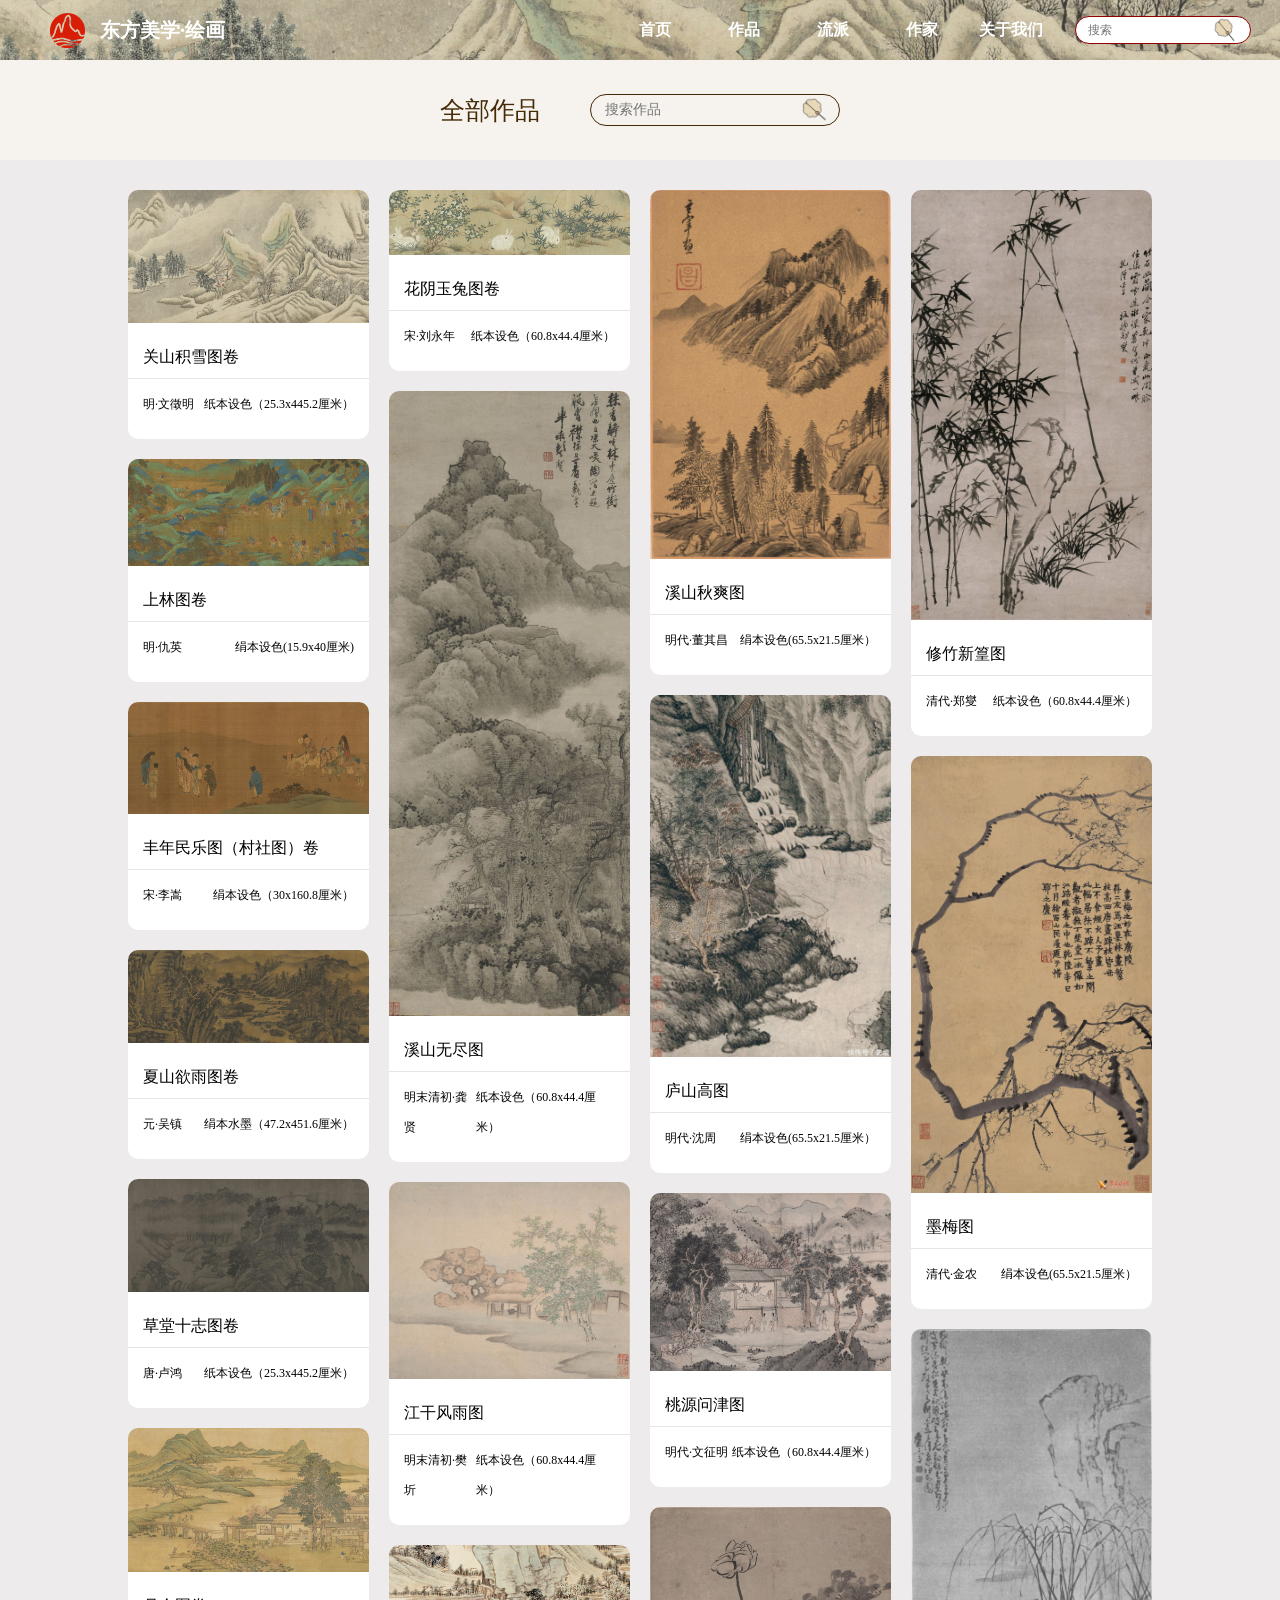
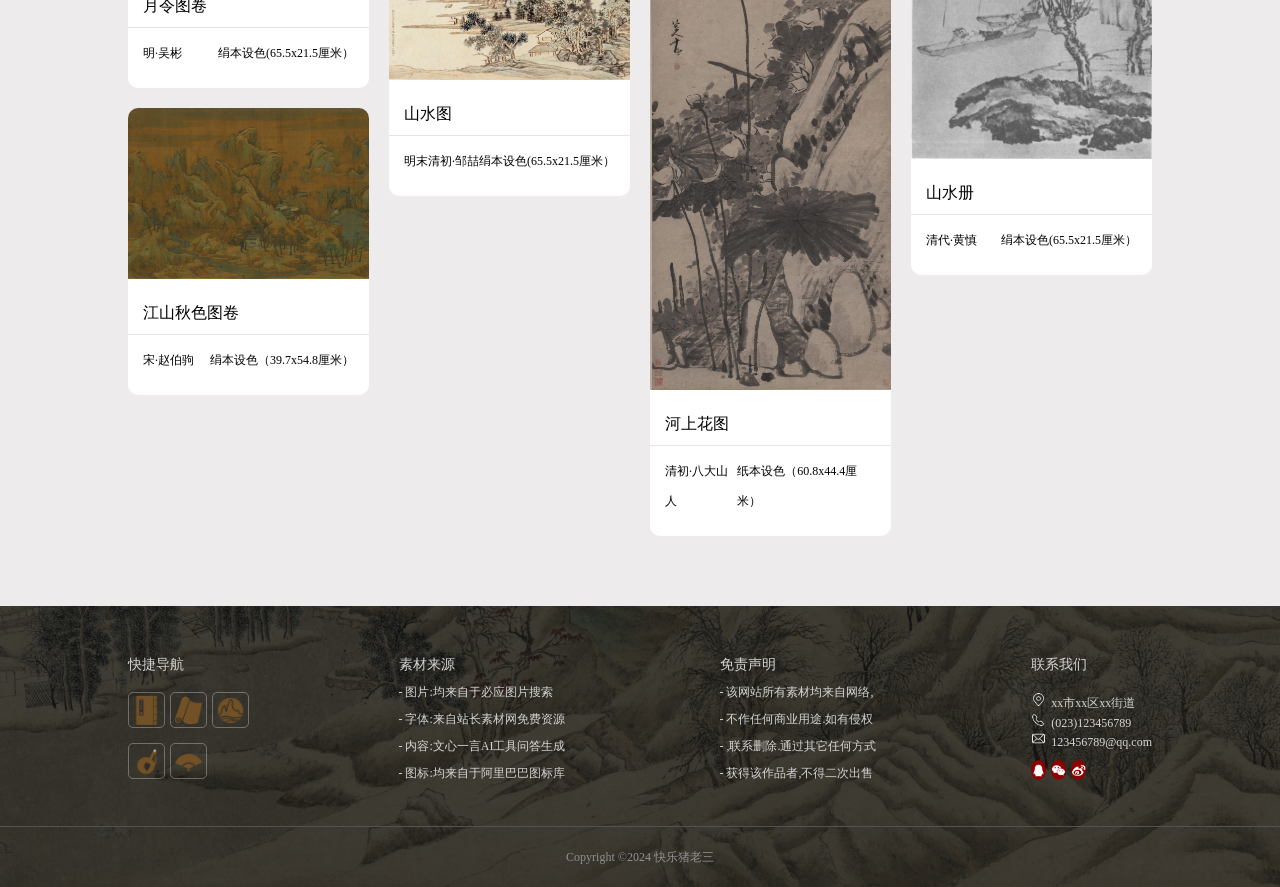
==== pages/paining.html @ 74e649ae "first commit" ====
<!DOCTYPE html>
<html lang="en">

<head>
  <meta charset="UTF-8">
  <meta name="viewport" content="width=device-width, initial-scale=1.0">
  <title>全部作品</title>
  <link rel="stylesheet" href="../css/paining.css">
</head>

<body>
  <header class="nav-container" id="nav-container">

  </header>
  <main>
    <section class="title">
      <h1>全部作品</h1>
      <div class="search-container">
        <input type="text" placeholder="搜索作品" id="search">
        <img src="../images/public/团扇.png" alt="">
      </div>
    </section>
    <section class="content">
      
    </section>
  </main>
  <footer>
    <div class="container">

    </div>
  </footer>

  <script src="../js/public/template.js"></script>
  <script src="../js/public/common.js"></script>
  <script src="../data/paining-data.js"></script>
  <script src="../js/paining.js"></script>
</body>

</html>
---- css/paining.css ----
@import url('./public/basecss.css');
@import url('./public/nav.css');
@import url('./public/footer.css');


main {
  width: 100%;
  height: auto;
  display: flex;
  justify-content: center;
  align-items: center;
  flex-direction: column;
  padding-top: 60px;

  .title {
    width: 100%;
    height: 100px;
    display: flex;
    justify-content: center;
    align-items: center;
    color: rgb(69, 42, 7);
    background-color: #f6f2ee;
    gap: 50px;

    h1 {
      font-size: 25px;
      font-weight: normal;
    }

    .search-container {
      width: 250px;
      height: 30px;
      display: flex;
      justify-content: center;
      align-items: center;
      color: #f6f2ee;
      position: relative;

      input {
        width: 100%;
        height: 100%;
        border: 1px solid rgb(69, 42, 7);
        outline: none;
        background-color: #f6f2ee;
        color: rgb(69, 42, 7);
        font-size: 14px;
        text-indent: 1em;
        border-radius: 20px;
      }

      img {
        width: 30px;
        height: 30px;
        transform: rotate(270deg);
        position: absolute;
        right: 10px;
      }

    }
  }

  .content {
    width: 80%;
    column-count: 4;
    column-gap: 20px;
    margin-top: 30px;

    .item {
      display: inline-block;
      width: 100%;
      break-inside: avoid;
      /* 防止内容在列中拆分 */
      box-sizing: border-box;
      cursor: pointer;
      position: relative;
      margin-bottom: 20px;
      background-color: #fff;
      border-radius: 10px;
      transition: all 0.3s ease-in-out;

      img {
        width: 100%;
        height: auto;
        object-fit: cover;
        border-radius: 10px 10px 0 0;
      }

      .info {
        width: 100%;
        background-color: #fff;
        border-radius: 0 0 10px 10px;
        margin: 10px 0;

        p {
          padding: 10px 15px;
          font-size: 12px;
          color: #000;
          display: flex;
          justify-content: space-between;
          align-items: center;

          &:first-child {
            font-size: 16px;
            border-bottom: .0625rem solid rgba(0, 0, 0, 0.1);
          }

          span {
            line-height: 30px;
          }
        }
      }

      &:hover {
        box-shadow: 0 0 10px rgba(0, 0, 0, 0.1);
        transform: scale(1.03);
        transition: all 0.3s ease-in-out;

        ::after {
          content: "查看详情";
          position: absolute;
          top: 0;
          left: 0;
          width: 100%;
          height: 100%;
          background-color: rgba(84, 84, 84, 0.1);
          border-radius: 10px;
          z-index: 1;
          color: #fff;
          font-size: 14px;
          display: flex;
          justify-content: center;
          align-items: center;
          text-align: center;
          opacity: 0.8;
        }
      }
    }
  }
}
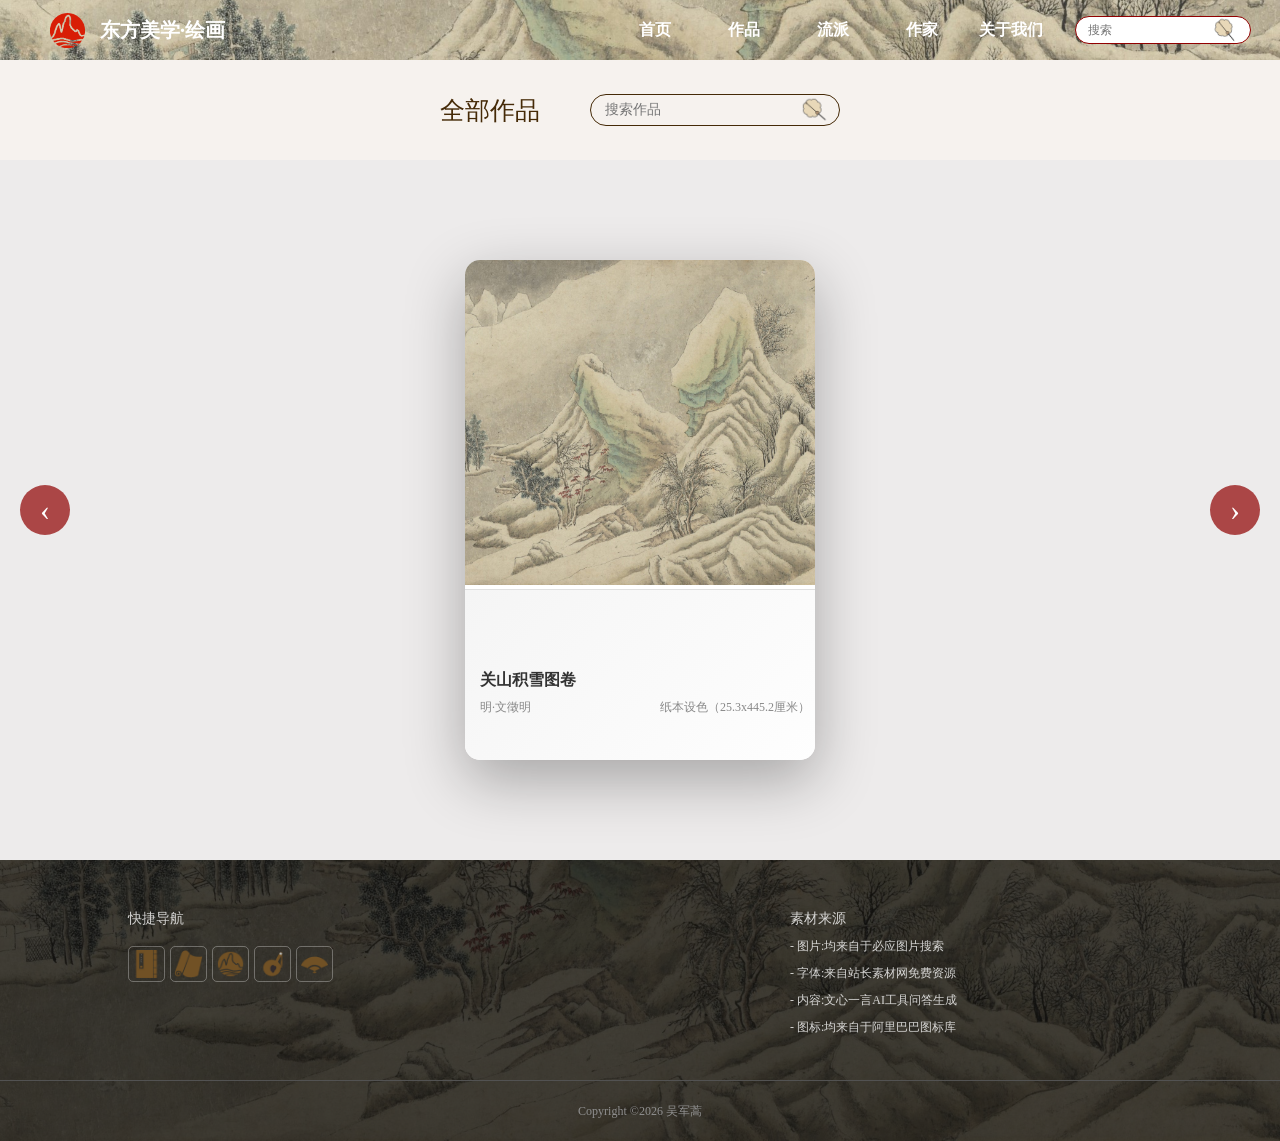
==== commit b800201a: "Implement 3D carousel effect for paining page with scroll and touch support" ====
--- a/pages/paining.html
+++ b/pages/paining.html
@@ -1,39 +1,42 @@
-<!DOCTYPE html>
-<html lang="en">
-
-<head>
-  <meta charset="UTF-8">
-  <meta name="viewport" content="width=device-width, initial-scale=1.0">
-  <title>全部作品</title>
-  <link rel="stylesheet" href="../css/paining.css">
-</head>
-
-<body>
-  <header class="nav-container" id="nav-container">
-
-  </header>
-  <main>
-    <section class="title">
-      <h1>全部作品</h1>
-      <div class="search-container">
-        <input type="text" placeholder="搜索作品" id="search">
-        <img src="../images/public/团扇.png" alt="">
-      </div>
-    </section>
-    <section class="content">
-      
-    </section>
-  </main>
-  <footer>
-    <div class="container">
-
-    </div>
-  </footer>
-
-  <script src="../js/public/template.js"></script>
-  <script src="../js/public/common.js"></script>
-  <script src="../data/paining-data.js"></script>
-  <script src="../js/paining.js"></script>
-</body>
-
+<!DOCTYPE html>
+<html lang="en">
+
+<head>
+  <meta charset="UTF-8">
+  <meta name="viewport" content="width=device-width, initial-scale=1.0">
+  <title>全部作品</title>
+  <link rel="stylesheet" href="../css/paining.css">
+</head>
+
+<body>
+  <header class="nav-container" id="nav-container">
+
+  </header>
+  <main>
+    <section class="title">
+      <h1>全部作品</h1>
+      <div class="search-container">
+        <input type="text" placeholder="搜索作品" id="search">
+        <img src="../images/public/团扇.png" alt="">
+      </div>
+    </section>
+    <section class="carousel-wrapper">
+      <button class="carousel-btn prev-btn" id="prevBtn">‹</button>
+      <div class="carousel-container" id="carousel">
+      </div>
+      <button class="carousel-btn next-btn" id="nextBtn">›</button>
+    </section>
+  </main>
+  <footer>
+    <div class="container">
+
+    </div>
+  </footer>
+
+  <script src="../js/public/template.js"></script>
+  <script src="../js/public/common.js"></script>
+  <script src="../data/paining-data.js"></script>
+  <script src="../js/paining.js"></script>
+</body>
+
 </html>
--- a/css/paining.css
+++ b/css/paining.css
@@ -1,139 +1,195 @@
-@import url('./public/basecss.css');
-@import url('./public/nav.css');
-@import url('./public/footer.css');
-
-
-main {
-  width: 100%;
-  height: auto;
-  display: flex;
-  justify-content: center;
-  align-items: center;
-  flex-direction: column;
-  padding-top: 60px;
-
-  .title {
-    width: 100%;
-    height: 100px;
-    display: flex;
-    justify-content: center;
-    align-items: center;
-    color: rgb(69, 42, 7);
-    background-color: #f6f2ee;
-    gap: 50px;
-
-    h1 {
-      font-size: 25px;
-      font-weight: normal;
-    }
-
-    .search-container {
-      width: 250px;
-      height: 30px;
-      display: flex;
-      justify-content: center;
-      align-items: center;
-      color: #f6f2ee;
-      position: relative;
-
-      input {
-        width: 100%;
-        height: 100%;
-        border: 1px solid rgb(69, 42, 7);
-        outline: none;
-        background-color: #f6f2ee;
-        color: rgb(69, 42, 7);
-        font-size: 14px;
-        text-indent: 1em;
-        border-radius: 20px;
-      }
-
-      img {
-        width: 30px;
-        height: 30px;
-        transform: rotate(270deg);
-        position: absolute;
-        right: 10px;
-      }
-
-    }
-  }
-
-  .content {
-    width: 80%;
-    column-count: 4;
-    column-gap: 20px;
-    margin-top: 30px;
-
-    .item {
-      display: inline-block;
-      width: 100%;
-      break-inside: avoid;
-      /* 防止内容在列中拆分 */
-      box-sizing: border-box;
-      cursor: pointer;
-      position: relative;
-      margin-bottom: 20px;
-      background-color: #fff;
-      border-radius: 10px;
-      transition: all 0.3s ease-in-out;
-
-      img {
-        width: 100%;
-        height: auto;
-        object-fit: cover;
-        border-radius: 10px 10px 0 0;
-      }
-
-      .info {
-        width: 100%;
-        background-color: #fff;
-        border-radius: 0 0 10px 10px;
-        margin: 10px 0;
-
-        p {
-          padding: 10px 15px;
-          font-size: 12px;
-          color: #000;
-          display: flex;
-          justify-content: space-between;
-          align-items: center;
-
-          &:first-child {
-            font-size: 16px;
-            border-bottom: .0625rem solid rgba(0, 0, 0, 0.1);
-          }
-
-          span {
-            line-height: 30px;
-          }
-        }
-      }
-
-      &:hover {
-        box-shadow: 0 0 10px rgba(0, 0, 0, 0.1);
-        transform: scale(1.03);
-        transition: all 0.3s ease-in-out;
-
-        ::after {
-          content: "查看详情";
-          position: absolute;
-          top: 0;
-          left: 0;
-          width: 100%;
-          height: 100%;
-          background-color: rgba(84, 84, 84, 0.1);
-          border-radius: 10px;
-          z-index: 1;
-          color: #fff;
-          font-size: 14px;
-          display: flex;
-          justify-content: center;
-          align-items: center;
-          text-align: center;
-          opacity: 0.8;
-        }
-      }
-    }
-  }
+@import url('./public/basecss.css');
+@import url('./public/nav.css');
+@import url('./public/footer.css');
+
+main {
+  width: 100%;
+  height: auto;
+  display: flex;
+  justify-content: center;
+  align-items: center;
+  flex-direction: column;
+  padding-top: 60px;
+
+  .title {
+    width: 100%;
+    height: 100px;
+    display: flex;
+    justify-content: center;
+    align-items: center;
+    color: rgb(69, 42, 7);
+    background-color: #f6f2ee;
+    gap: 50px;
+
+    h1 {
+      font-size: 25px;
+      font-weight: normal;
+    }
+
+    .search-container {
+      width: 250px;
+      height: 30px;
+      display: flex;
+      justify-content: center;
+      align-items: center;
+      color: #f6f2ee;
+      position: relative;
+
+      input {
+        width: 100%;
+        height: 100%;
+        border: 1px solid rgb(69, 42, 7);
+        outline: none;
+        background-color: #f6f2ee;
+        color: rgb(69, 42, 7);
+        font-size: 14px;
+        text-indent: 1em;
+        border-radius: 20px;
+      }
+
+      img {
+        width: 30px;
+        height: 30px;
+        transform: rotate(270deg);
+        position: absolute;
+        right: 10px;
+      }
+    }
+  }
+
+  .carousel-wrapper {
+    width: 100%;
+    height: 600px;
+    display: flex;
+    justify-content: center;
+    align-items: center;
+    gap: 30px;
+    margin-top: 50px;
+    perspective: 1000px;
+    position: relative;
+
+    .carousel-btn {
+      position: absolute;
+      top: 50%;
+      transform: translateY(-50%);
+      width: 50px;
+      height: 50px;
+      border-radius: 50%;
+      background: rgba(145, 0, 0, 0.7);
+      color: white;
+      font-size: 30px;
+      border: none;
+      cursor: pointer;
+      transition: all 0.3s ease;
+      z-index: 10;
+
+      &:hover {
+        background: rgba(145, 0, 0, 1);
+        transform: translateY(-50%) scale(1.1);
+      }
+
+      &.prev-btn {
+        left: 20px;
+      }
+
+      &.next-btn {
+        right: 20px;
+      }
+    }
+
+    .carousel-container {
+      width: 70%;
+      height: 100%;
+      perspective: 1000px;
+      position: relative;
+      display: flex;
+      justify-content: center;
+      align-items: center;
+
+      .item {
+        position: absolute;
+        width: 350px;
+        height: 500px;
+        background: white;
+        border-radius: 15px;
+        overflow: hidden;
+        box-shadow: 0 10px 40px rgba(0, 0, 0, 0.2);
+        transition: all 0.6s cubic-bezier(0.68, -0.55, 0.265, 1.55);
+        cursor: pointer;
+        transform-style: preserve-3d;
+        opacity: 0.6;
+        pointer-events: none;
+        transform: translateX(0) rotateY(0deg) scale(0.8);
+
+        &.active {
+          z-index: 10;
+          opacity: 1;
+          pointer-events: auto;
+          transform: translateX(0) rotateY(0deg) scale(1);
+          box-shadow: 0 20px 60px rgba(0, 0, 0, 0.3);
+        }
+
+        &.prev {
+          z-index: 5;
+          opacity: 0.6;
+          transform: translateX(-400px) rotateY(35deg) scale(0.8);
+        }
+
+        &.next {
+          z-index: 5;
+          opacity: 0.6;
+          transform: translateX(400px) rotateY(-35deg) scale(0.8);
+        }
+
+        img {
+          width: 100%;
+          height: 65%;
+          object-fit: cover;
+        }
+
+        .info {
+          width: 100%;
+          height: 35%;
+          display: flex;
+          flex-direction: column;
+          justify-content: center;
+          padding: 15px;
+          background: linear-gradient(135deg, #f5f5f5 0%, #ffffff 100%);
+          border-top: 1px solid #e0e0e0;
+
+          .name {
+            font-size: 16px;
+            font-weight: 600;
+            color: #333;
+            margin-bottom: 8px;
+            overflow: hidden;
+            text-overflow: ellipsis;
+            white-space: nowrap;
+          }
+
+          .article {
+            font-size: 12px;
+            color: #888;
+            display: flex;
+            justify-content: space-between;
+            gap: 10px;
+            flex-wrap: wrap;
+
+            span {
+              flex: 1;
+              overflow: hidden;
+              text-overflow: ellipsis;
+              white-space: nowrap;
+            }
+          }
+        }
+
+        &:hover {
+          img {
+            filter: brightness(1.1);
+          }
+        }
+      }
+    }
+  }
 }
